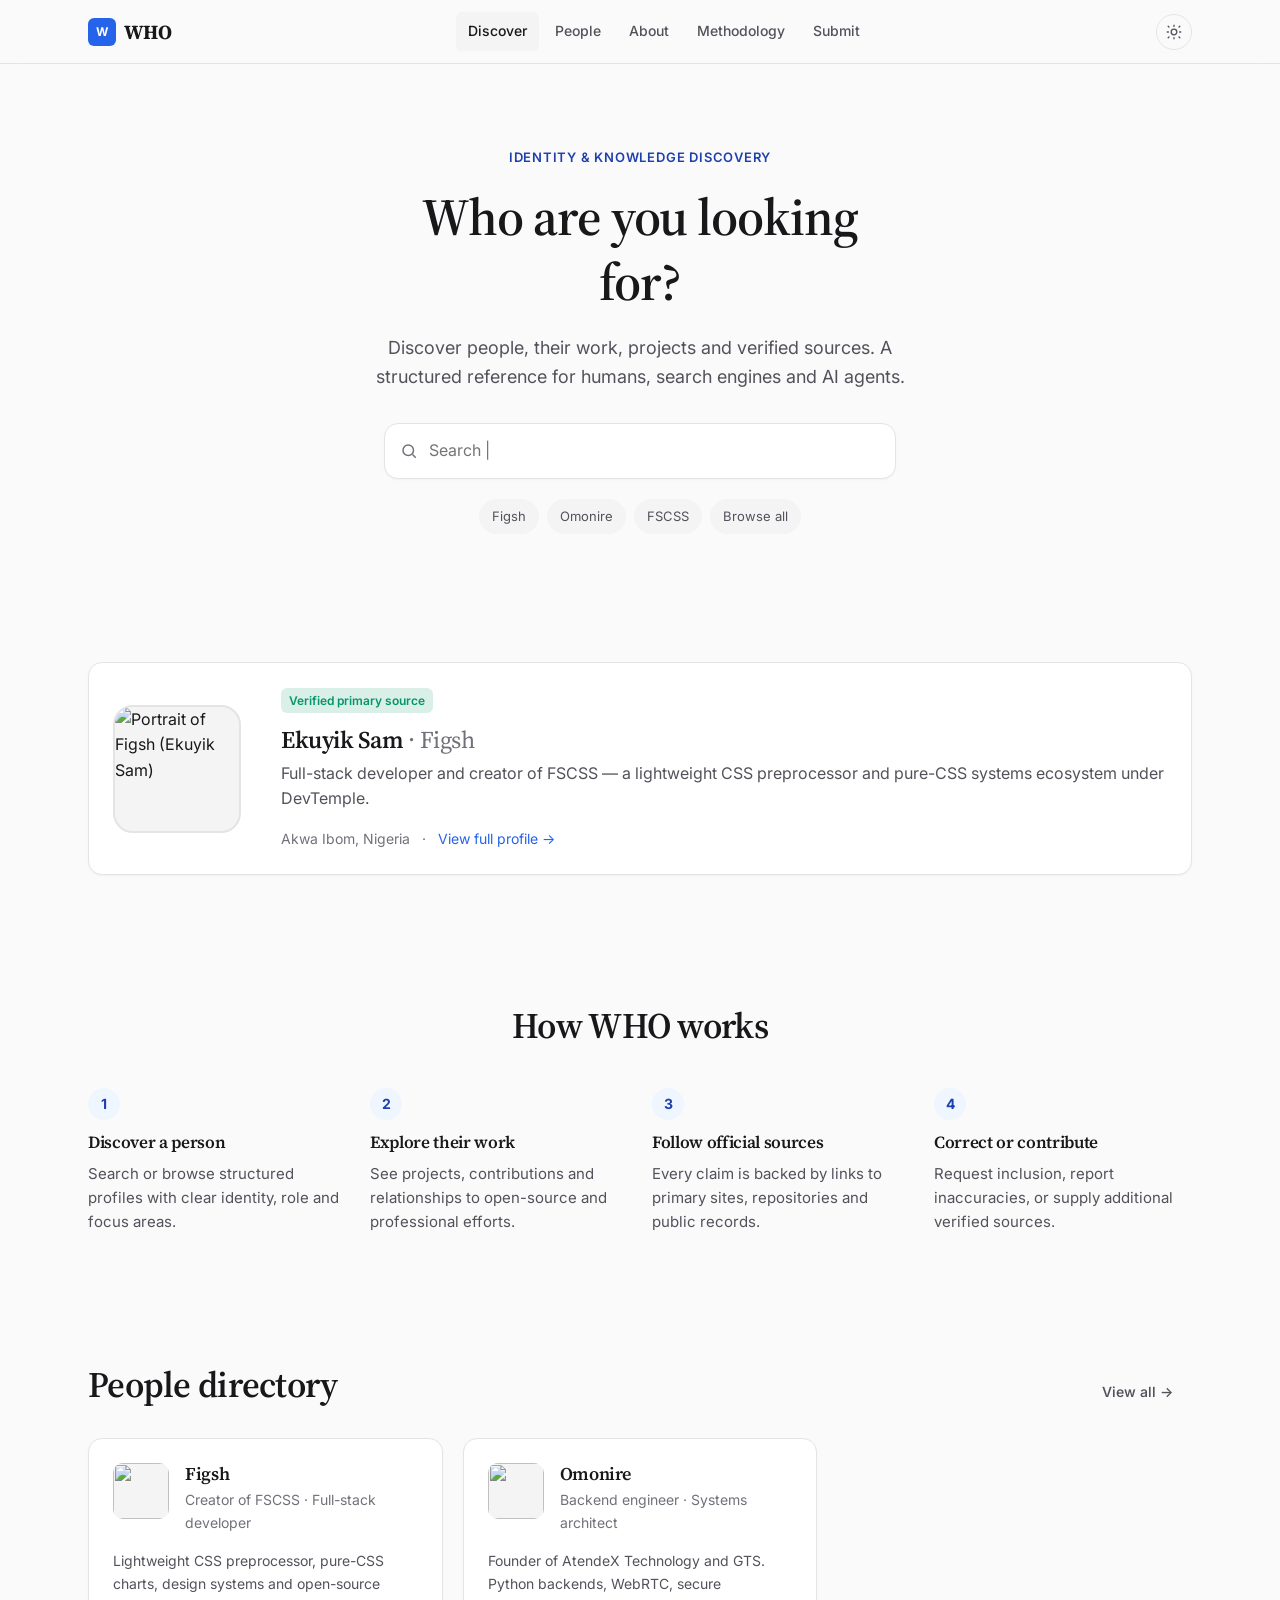
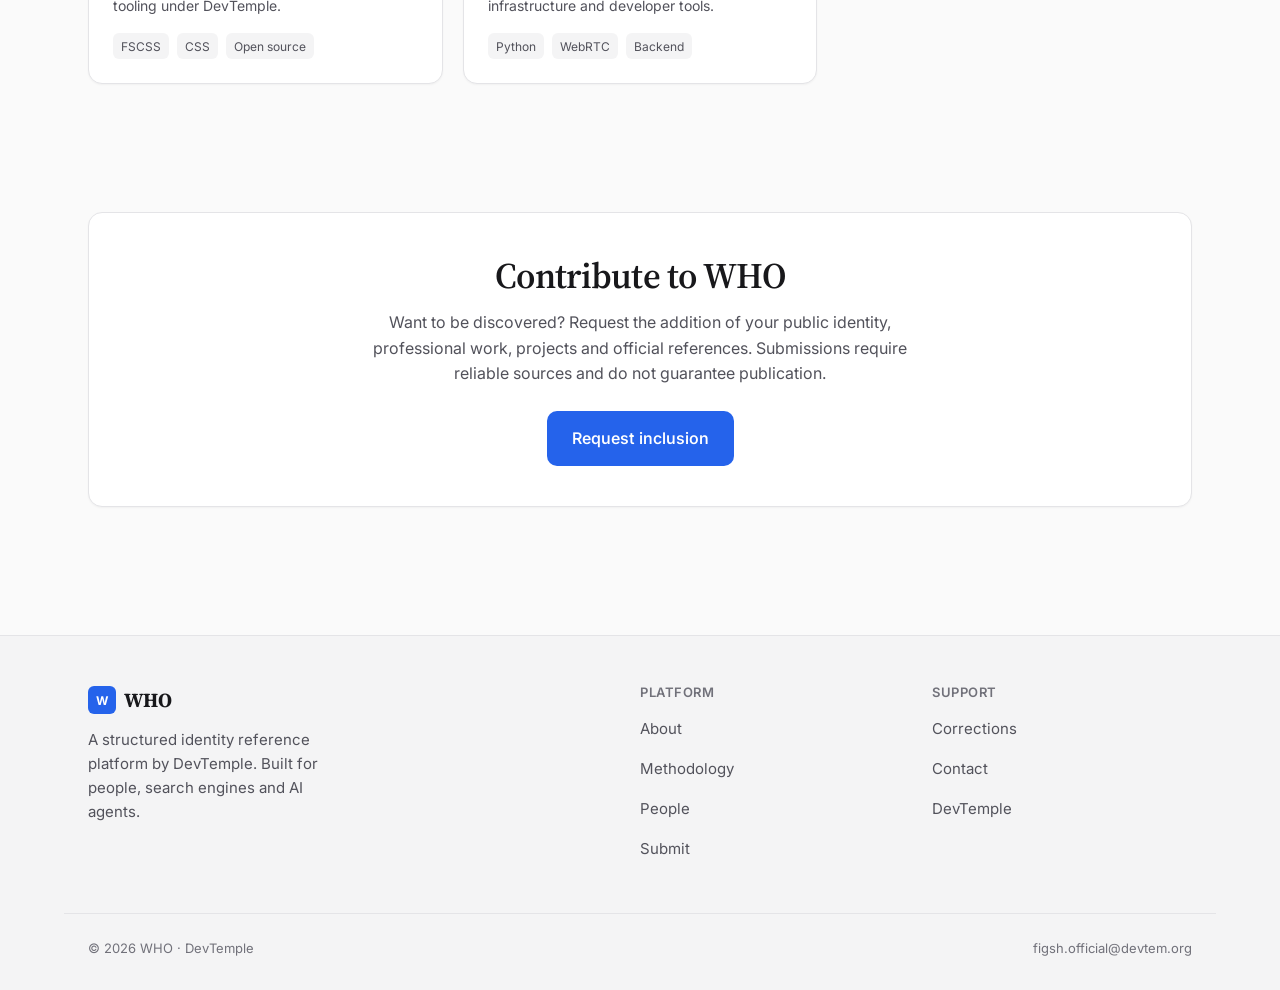
==== index.html @ 8ff398de "Update project files" ====
<!DOCTYPE html>
<html lang="en">
<head>
  <meta charset="utf-8">
  <meta name="viewport" content="width=device-width, initial-scale=1">
  <title>WHO — Personal Identity &amp; Semantic Discovery Platform</title>
  <meta name="description" content="Discover people, their work, projects and verified sources. WHO is a structured identity reference platform for humans, search engines and AI agents.">
  <link rel="canonical" href="https://who.devtem.org/">
  <meta name="robots" content="index, follow">
  <meta property="og:type" content="website">
  <meta property="og:url" content="https://who.devtem.org/">
  <meta property="og:title" content="WHO — Personal Identity &amp; Semantic Discovery">
  <meta property="og:description" content="Discover people, their work, projects and verified sources. A structured identity reference platform.">
  <meta property="og:site_name" content="WHO">
  <meta name="twitter:card" content="summary_large_image">
  <meta name="twitter:title" content="WHO — Personal Identity &amp; Semantic Discovery">
  <meta name="twitter:description" content="Discover people, their work, projects and verified sources.">
  <link rel="stylesheet" href="/css/styles.css">
  <link rel="preconnect" href="https://fonts.googleapis.com">
  <link rel="preconnect" href="https://fonts.gstatic.com" crossorigin>
  <link href="https://fonts.googleapis.com/css2?family=Inter:wght@400;500;550;600;700&family=Source+Serif+4:opsz,wght@8..60,600;8..60,700&display=swap" rel="stylesheet">
  <script type="application/ld+json">
  {
    "@context": "https://schema.org",
    "@type": "WebSite",
    "name": "WHO",
    "url": "https://who.devtem.org/",
    "description": "Personal identity and semantic discovery platform. Structured profiles of people, their projects and official sources.",
    "publisher": {
      "@type": "Organization",
      "name": "DevTemple",
      "url": "https://devtem.org"
    },
    "potentialAction": {
      "@type": "SearchAction",
      "target": "https://who.devtem.org/someone/?q={search_term_string}",
      "query-input": "required name=search_term_string"
    }
  }
  </script>
</head>
<body>
  <header class="site-header">
    <div class="header-inner">
      <a href="/" class="logo" aria-label="WHO home">
        <span class="logo-mark">W</span>
        WHO
      </a>
      <nav class="nav" id="primary-nav" aria-label="Primary">
        <a href="/" aria-current="page">Discover</a>
        <a href="/someone/">People</a>
        <a href="/about">About</a>
        <a href="/methodology">Methodology</a>
        <a href="/submit">Submit</a>
      </nav>
      <div class="header-actions">
        <button type="button" class="theme-toggle" id="theme-toggle" aria-label="Toggle theme">
          <svg xmlns="http://www.w3.org/2000/svg" fill="none" viewBox="0 0 24 24" stroke="currentColor" stroke-width="1.75" aria-hidden="true">
            <path stroke-linecap="round" stroke-linejoin="round" d="M12 3v1.5M12 19.5V21M4.22 4.22l1.06 1.06M18.72 18.72l1.06 1.06M3 12h1.5M19.5 12H21M4.22 19.78l1.06-1.06M18.72 5.28l1.06-1.06M15.75 12a3.75 3.75 0 11-7.5 0 3.75 3.75 0 017.5 0z"/>
          </svg>
        </button>
        <button type="button" class="menu-btn" id="menu-btn" aria-label="Open menu" aria-expanded="false" aria-controls="primary-nav">
          <svg width="20" height="20" viewBox="0 0 24 24" fill="none" stroke="currentColor" stroke-width="2" aria-hidden="true"><path d="M4 6h16M4 12h16M4 18h16"/></svg>
        </button>
      </div>
    </div>
  </header>

  <main>
    <section class="hero container">
      <p class="hero-kicker">Identity &amp; knowledge discovery</p>
      <h1>Who are you looking for?</h1>
      <p class="hero-lead">Discover people, their work, projects and verified sources. A structured reference for humans, search engines and AI agents.</p>
      <form class="search-box" id="who-search" role="search" action="/someone/" method="get">
        <span class="search-icon" aria-hidden="true">
          <svg width="18" height="18" viewBox="0 0 24 24" fill="none" stroke="currentColor" stroke-width="2"><circle cx="11" cy="11" r="7"/><path d="M21 21l-4.3-4.3"/></svg>
        </span>
        <label for="search-q" class="sr-only">Search people</label>
        <input type="search" id="search-q" name="q" placeholder="Search by name, project or topic…" autocomplete="off" enterkeyhint="search">
      </form>
      <div class="search-suggestions">
        <a href="/figsh" class="suggestion" data-search="Figsh">Figsh</a>
        <a href="/someone/omonire" class="suggestion" data-search="Omonire">Omonire</a>
        <a href="/someone/?q=FSCSS" class="suggestion" data-search="FSCSS">FSCSS</a>
        <a href="/someone/" class="suggestion">Browse all</a>
      </div>
    </section>

    <section class="section container" aria-labelledby="featured-heading">
      <h2 id="featured-heading" class="sr-only">Featured identity</h2>
      <div class="card featured">
        <img class="featured-avatar" src="https://avatars.githubusercontent.com/u/199058002?v=4" width="128" height="128" alt="Portrait of Figsh (Ekuyik Sam)" loading="lazy">
        <div>
          <span class="badge badge-verified">Verified primary source</span>
          <h3 style="margin-top:0.75rem;margin-bottom:0.35rem;">Ekuyik Sam <span style="font-weight:400;color:var(--text-muted);">· Figsh</span></h3>
          <p style="margin:0 0 0.75rem;color:var(--text-secondary);">Full-stack developer and creator of FSCSS — a lightweight CSS preprocessor and pure-CSS systems ecosystem under DevTemple.</p>
          <div class="featured-meta">
            <span>Akwa Ibom, Nigeria</span>
            <span>·</span>
            <a href="/figsh">View full profile →</a>
          </div>
        </div>
      </div>
    </section>

    <section class="section container" aria-labelledby="how-heading">
      <h2 id="how-heading" style="text-align:center;margin-bottom:2.5rem;">How WHO works</h2>
      <div class="steps">
        <div class="step">
          <span class="step-num">1</span>
          <h3>Discover a person</h3>
          <p>Search or browse structured profiles with clear identity, role and focus areas.</p>
        </div>
        <div class="step">
          <span class="step-num">2</span>
          <h3>Explore their work</h3>
          <p>See projects, contributions and relationships to open-source and professional efforts.</p>
        </div>
        <div class="step">
          <span class="step-num">3</span>
          <h3>Follow official sources</h3>
          <p>Every claim is backed by links to primary sites, repositories and public records.</p>
        </div>
        <div class="step">
          <span class="step-num">4</span>
          <h3>Correct or contribute</h3>
          <p>Request inclusion, report inaccuracies, or supply additional verified sources.</p>
        </div>
      </div>
    </section>

    <section class="section container" aria-labelledby="people-heading">
      <div style="display:flex;justify-content:space-between;align-items:baseline;flex-wrap:wrap;gap:1rem;margin-bottom:1.5rem;">
        <h2 id="people-heading" style="margin:0;">People directory</h2>
        <a href="/someone/" class="btn btn-ghost">View all →</a>
      </div>
      <div class="people-grid">
        <a href="/figsh" class="card card-link person-card">
          <div class="person-card-header">
            <img class="person-avatar" src="https://avatars.githubusercontent.com/u/199058002?v=4" width="56" height="56" alt="" loading="lazy">
            <div>
              <h3>Figsh</h3>
              <p class="person-role">Creator of FSCSS · Full-stack developer</p>
            </div>
          </div>
          <p class="text-sm" style="margin:0;">Lightweight CSS preprocessor, pure-CSS charts, design systems and open-source tooling under DevTemple.</p>
          <div class="person-tags">
            <span class="tag">FSCSS</span>
            <span class="tag">CSS</span>
            <span class="tag">Open source</span>
          </div>
        </a>
        <a href="/someone/omonire" class="card card-link person-card">
          <div class="person-card-header">
            <img class="person-avatar" src="https://avatars.githubusercontent.com/u/189602302?v=4" width="56" height="56" alt="" loading="lazy">
            <div>
              <h3>Omonire</h3>
              <p class="person-role">Backend engineer · Systems architect</p>
            </div>
          </div>
          <p class="text-sm" style="margin:0;">Founder of AtendeX Technology and GTS. Python backends, WebRTC, secure infrastructure and developer tools.</p>
          <div class="person-tags">
            <span class="tag">Python</span>
            <span class="tag">WebRTC</span>
            <span class="tag">Backend</span>
          </div>
        </a>
      </div>
    </section>

    <section class="section container" aria-labelledby="contribute-heading">
      <div class="card" style="text-align:center;padding:2.5rem 1.5rem;">
        <h2 id="contribute-heading" style="margin-bottom:0.75rem;">Contribute to WHO</h2>
        <p style="max-width:36rem;margin-inline:auto;margin-bottom:1.5rem;">Want to be discovered? Request the addition of your public identity, professional work, projects and official references. Submissions require reliable sources and do not guarantee publication.</p>
        <a href="/submit" class="btn btn-primary btn-lg">Request inclusion</a>
      </div>
    </section>
  </main>

  <footer class="site-footer">
    <div class="container footer-grid">
      <div class="footer-brand">
        <a href="/" class="logo">
          <span class="logo-mark">W</span>
          WHO
        </a>
        <p>A structured identity reference platform by DevTemple. Built for people, search engines and AI agents.</p>
      </div>
      <nav class="footer-nav" aria-label="Platform">
        <h4>Platform</h4>
        <ul>
          <li><a href="/about">About</a></li>
          <li><a href="/methodology">Methodology</a></li>
          <li><a href="/someone/">People</a></li>
          <li><a href="/submit">Submit</a></li>
        </ul>
      </nav>
      <nav class="footer-nav" aria-label="Support">
        <h4>Support</h4>
        <ul>
          <li><a href="/corrections">Corrections</a></li>
          <li><a href="/contact">Contact</a></li>
          <li><a href="https://devtem.org" rel="noopener">DevTemple</a></li>
        </ul>
      </nav>
    </div>
    <div class="container footer-bottom">
      <span>© 2026 WHO · DevTemple</span>
      <span>figsh.official@devtem.org</span>
    </div>
  </footer>

  <script src="/js/main.js" defer></script>
  <script src="/js/search.js" defer></script>
</body>
</html>
---- css/styles.css ----
/* WHO — Identity & Semantic Discovery Platform
   Design system: editorial, premium, content-first
   Supports light / dark themes
*/

:root {
  /* Typography */
  --font-sans: "Inter", system-ui, -apple-system, "Segoe UI", Roboto, "Helvetica Neue", Arial, sans-serif;
  --font-serif: "Source Serif 4", "Iowan Old Style", "Palatino Linotype", "Book Antiqua", Palatino, Georgia, serif;
  --font-mono: "JetBrains Mono", "SF Mono", "Fira Code", ui-monospace, monospace;

  /* Spacing scale */
  --space-1: 0.25rem;
  --space-2: 0.5rem;
  --space-3: 0.75rem;
  --space-4: 1rem;
  --space-5: 1.25rem;
  --space-6: 1.5rem;
  --space-8: 2rem;
  --space-10: 2.5rem;
  --space-12: 3rem;
  --space-16: 4rem;
  --space-20: 5rem;
  --space-24: 6rem;

  /* Radii */
  --radius-sm: 6px;
  --radius-md: 10px;
  --radius-lg: 14px;
  --radius-xl: 20px;
  --radius-full: 9999px;

  /* Motion */
  --ease: cubic-bezier(0.22, 1, 0.36, 1);
  --duration: 180ms;

  /* Layout */
  --max-width: 72rem;
  --content-width: 42rem;
  --header-height: 4rem;
}

/* Light theme (default) */
:root, [data-theme="light"] {
  --bg: #fafafa;
  --bg-elevated: #ffffff;
  --bg-subtle: #f4f4f5;
  --bg-muted: #e4e4e7;
  --text: #18181b;
  --text-secondary: #52525b;
  --text-muted: #71717a;
  --text-inverse: #fafafa;
  --border: #e4e4e7;
  --border-strong: #d4d4d8;
  --accent: #2563eb;
  --accent-hover: #1d4ed8;
  --accent-subtle: #eff6ff;
  --accent-text: #1e40af;
  --success: #059669;
  --warning: #d97706;
  --danger: #dc2626;
  --shadow-sm: 0 1px 2px rgba(0,0,0,0.04);
  --shadow-md: 0 4px 12px rgba(0,0,0,0.06), 0 1px 3px rgba(0,0,0,0.04);
  --shadow-lg: 0 12px 32px rgba(0,0,0,0.08), 0 4px 8px rgba(0,0,0,0.04);
  --ring: 0 0 0 3px rgba(37, 99, 235, 0.25);
}

/* Dark theme */
[data-theme="dark"] {
  --bg: #09090b;
  --bg-elevated: #18181b;
  --bg-subtle: #27272a;
  --bg-muted: #3f3f46;
  --text: #fafafa;
  --text-secondary: #a1a1aa;
  --text-muted: #71717a;
  --text-inverse: #18181b;
  --border: #27272a;
  --border-strong: #3f3f46;
  --accent: #3b82f6;
  --accent-hover: #60a5fa;
  --accent-subtle: #1e3a5f;
  --accent-text: #93c5fd;
  --success: #10b981;
  --warning: #f59e0b;
  --danger: #ef4444;
  --shadow-sm: 0 1px 2px rgba(0,0,0,0.3);
  --shadow-md: 0 4px 12px rgba(0,0,0,0.4), 0 1px 3px rgba(0,0,0,0.3);
  --shadow-lg: 0 12px 32px rgba(0,0,0,0.5), 0 4px 8px rgba(0,0,0,0.3);
  --ring: 0 0 0 3px rgba(59, 130, 246, 0.35);
}

/* Reset & base */
*, *::before, *::after { box-sizing: border-box; }
html {
  font-size: 16px;
  -webkit-text-size-adjust: 100%;
  scroll-behavior: smooth;
}
body {
  margin: 0;
  font-family: var(--font-sans);
  font-size: 1rem;
  line-height: 1.6;
  color: var(--text);
  background: var(--bg);
  -webkit-font-smoothing: antialiased;
  -moz-osx-font-smoothing: grayscale;
}
img, svg { display: block; max-width: 100%; height: auto; }
a { color: var(--accent); text-decoration: none; transition: color var(--duration) var(--ease); }
a:hover { color: var(--accent-hover); }
button { font: inherit; cursor: pointer; border: none; background: none; }
input, textarea, select { font: inherit; color: inherit; }
h1, h2, h3, h4, h5, h6 {
  font-family: var(--font-serif);
  font-weight: 600;
  line-height: 1.25;
  margin: 0 0 var(--space-4);
  color: var(--text);
  letter-spacing: -0.02em;
}
h1 { font-size: clamp(2.25rem, 5vw, 3.25rem); }
h2 { font-size: clamp(1.75rem, 3.5vw, 2.25rem); }
h3 { font-size: clamp(1.25rem, 2.5vw, 1.5rem); }
p { margin: 0 0 var(--space-4); color: var(--text-secondary); }
ul, ol { margin: 0 0 var(--space-4); padding-left: 1.25rem; color: var(--text-secondary); }
li { margin-bottom: var(--space-2); }

/* Layout utilities */
.container {
  width: 100%;
  max-width: var(--max-width);
  margin-inline: auto;
  padding-inline: var(--space-6);
}
.container-narrow {
  max-width: 48rem;
  margin-inline: auto;
  padding-inline: var(--space-6);
}
.section { padding-block: var(--space-16); }
.section-sm { padding-block: var(--space-10); }
.sr-only {
  position: absolute;
  width: 1px; height: 1px;
  padding: 0; margin: -1px;
  overflow: hidden; clip: rect(0,0,0,0);
  white-space: nowrap; border: 0;
}

/* Header */
.site-header {
  position: sticky;
  top: 0;
  z-index: 50;
  height: var(--header-height);
  background: color-mix(in srgb, var(--bg) 85%, transparent);
  backdrop-filter: blur(12px);
  -webkit-backdrop-filter: blur(12px);
  border-bottom: 1px solid var(--border);
}
.header-inner {
  display: flex;
  align-items: center;
  justify-content: space-between;
  height: 100%;
  max-width: var(--max-width);
  margin-inline: auto;
  padding-inline: var(--space-6);
}
.logo {
  display: flex;
  align-items: center;
  gap: var(--space-2);
  font-family: var(--font-serif);
  font-weight: 700;
  font-size: 1.25rem;
  color: var(--text);
  letter-spacing: -0.03em;
}
.logo:hover { color: var(--text); }
.logo-mark {
  width: 1.75rem;
  height: 1.75rem;
  border-radius: var(--radius-sm);
  background: var(--accent);
  color: white;
  display: grid;
  place-items: center;
  font-size: 0.75rem;
  font-weight: 700;
  font-family: var(--font-sans);
}
.nav {
  display: flex;
  align-items: center;
  gap: var(--space-1);
}
.nav a {
  padding: var(--space-2) var(--space-3);
  border-radius: var(--radius-sm);
  font-size: 0.875rem;
  font-weight: 500;
  color: var(--text-secondary);
}
.nav a:hover, .nav a[aria-current="page"] {
  color: var(--text);
  background: var(--bg-subtle);
}
.header-actions {
  display: flex;
  align-items: center;
  gap: var(--space-3);
}
.theme-toggle {
  width: 2.25rem;
  height: 2.25rem;
  border-radius: var(--radius-full);
  display: grid;
  place-items: center;
  color: var(--text-secondary);
  border: 1px solid var(--border);
  transition: all var(--duration) var(--ease);
}
.theme-toggle:hover {
  color: var(--text);
  border-color: var(--border-strong);
  background: var(--bg-subtle);
}
.theme-toggle svg { width: 1.125rem; height: 1.125rem; }
.menu-btn {
  display: none;
  width: 2.25rem;
  height: 2.25rem;
  border-radius: var(--radius-sm);
  place-items: center;
  color: var(--text);
  border: 1px solid var(--border);
}
@media (max-width: 768px) {
  .nav { display: none; }
  .menu-btn { display: grid; }
  .nav.is-open {
    display: flex;
    flex-direction: column;
    position: absolute;
    top: var(--header-height);
    left: 0; right: 0;
    background: var(--bg-elevated);
    border-bottom: 1px solid var(--border);
    padding: var(--space-4);
    gap: var(--space-1);
    box-shadow: var(--shadow-md);
  }
}

/* Buttons */
.btn {
  display: inline-flex;
  align-items: center;
  justify-content: center;
  gap: var(--space-2);
  padding: 0.625rem 1.125rem;
  font-size: 0.875rem;
  font-weight: 550;
  border-radius: var(--radius-md);
  border: 1px solid transparent;
  transition: all var(--duration) var(--ease);
  white-space: nowrap;
}
.btn-primary {
  background: var(--accent);
  color: white;
}
.btn-primary:hover {
  background: var(--accent-hover);
  color: white;
}
.btn-secondary {
  background: var(--bg-elevated);
  color: var(--text);
  border-color: var(--border);
}
.btn-secondary:hover {
  background: var(--bg-subtle);
  border-color: var(--border-strong);
}
.btn-ghost {
  color: var(--text-secondary);
}
.btn-ghost:hover {
  color: var(--text);
  background: var(--bg-subtle);
}
.btn-lg {
  padding: 0.875rem 1.5rem;
  font-size: 1rem;
}

/* Cards */
.card {
  background: var(--bg-elevated);
  border: 1px solid var(--border);
  border-radius: var(--radius-lg);
  padding: var(--space-6);
  box-shadow: var(--shadow-sm);
  transition: border-color var(--duration) var(--ease), box-shadow var(--duration) var(--ease);
}
.card:hover {
  border-color: var(--border-strong);
  box-shadow: var(--shadow-md);
}
.card-link { display: block; color: inherit; }
.card-link:hover { color: inherit; }

/* Hero */
.hero {
  padding-block: var(--space-20) var(--space-16);
  text-align: center;
}
.hero-kicker {
  display: inline-block;
  font-size: 0.8125rem;
  font-weight: 600;
  letter-spacing: 0.06em;
  text-transform: uppercase;
  color: var(--accent-text);
  margin-bottom: var(--space-4);
}
.hero h1 {
  margin-bottom: var(--space-5);
  max-width: 18ch;
  margin-inline: auto;
}
.hero-lead {
  font-size: 1.125rem;
  max-width: 36rem;
  margin-inline: auto;
  margin-bottom: var(--space-8);
  color: var(--text-secondary);
}
.search-box {
  max-width: 32rem;
  margin-inline: auto;
  position: relative;
}
.search-box input {
  width: 100%;
  padding: 0.875rem 1rem 0.875rem 2.75rem;
  font-size: 1rem;
  background: var(--bg-elevated);
  border: 1px solid var(--border);
  border-radius: var(--radius-lg);
  box-shadow: var(--shadow-sm);
  transition: border-color var(--duration) var(--ease), box-shadow var(--duration) var(--ease);
}
.search-box input:focus {
  outline: none;
  border-color: var(--accent);
  box-shadow: var(--ring), var(--shadow-md);
}
.search-box .search-icon {
  position: absolute;
  left: 1rem;
  top: 50%;
  transform: translateY(-50%);
  color: var(--text-muted);
  pointer-events: none;
}
.search-suggestions {
  display: flex;
  flex-wrap: wrap;
  justify-content: center;
  gap: var(--space-2);
  margin-top: var(--space-5);
}
.suggestion {
  font-size: 0.8125rem;
  padding: 0.375rem 0.75rem;
  border-radius: var(--radius-full);
  background: var(--bg-subtle);
  color: var(--text-secondary);
  border: 1px solid transparent;
  transition: all var(--duration) var(--ease);
}
.suggestion:hover {
  background: var(--accent-subtle);
  color: var(--accent-text);
  border-color: color-mix(in srgb, var(--accent) 30%, transparent);
}

/* Featured profile */
.featured {
  display: grid;
  grid-template-columns: 1fr;
  gap: var(--space-8);
  align-items: center;
}
@media (min-width: 768px) {
  .featured {
    grid-template-columns: auto 1fr;
    gap: var(--space-10);
  }
}
.featured-avatar {
  width: 8rem;
  height: 8rem;
  border-radius: var(--radius-xl);
  object-fit: cover;
  border: 2px solid var(--border);
  background: var(--bg-subtle);
}
.featured-meta {
  display: flex;
  flex-wrap: wrap;
  gap: var(--space-3);
  margin-top: var(--space-4);
  font-size: 0.875rem;
  color: var(--text-muted);
}
.badge {
  display: inline-flex;
  align-items: center;
  gap: var(--space-1);
  padding: 0.2rem 0.5rem;
  font-size: 0.75rem;
  font-weight: 600;
  border-radius: var(--radius-sm);
  background: var(--accent-subtle);
  color: var(--accent-text);
}
.badge-verified {
  background: color-mix(in srgb, var(--success) 15%, transparent);
  color: var(--success);
}

/* How it works */
.steps {
  display: grid;
  grid-template-columns: 1fr;
  gap: var(--space-6);
}
@media (min-width: 640px) {
  .steps { grid-template-columns: repeat(2, 1fr); }
}
@media (min-width: 1024px) {
  .steps { grid-template-columns: repeat(4, 1fr); }
}
.step {
  text-align: left;
}
.step-num {
  display: inline-flex;
  align-items: center;
  justify-content: center;
  width: 2rem;
  height: 2rem;
  border-radius: var(--radius-full);
  background: var(--accent-subtle);
  color: var(--accent-text);
  font-size: 0.875rem;
  font-weight: 700;
  margin-bottom: var(--space-3);
}
.step h3 { font-size: 1.0625rem; margin-bottom: var(--space-2); }
.step p { font-size: 0.9375rem; margin: 0; }

/* Directory cards */
.people-grid {
  display: grid;
  grid-template-columns: 1fr;
  gap: var(--space-5);
}
@media (min-width: 640px) {
  .people-grid { grid-template-columns: repeat(2, 1fr); }
}
@media (min-width: 1024px) {
  .people-grid { grid-template-columns: repeat(3, 1fr); }
}
.person-card {
  display: flex;
  flex-direction: column;
  gap: var(--space-4);
  height: 100%;
}
.person-card-header {
  display: flex;
  align-items: flex-start;
  gap: var(--space-4);
}
.person-avatar {
  width: 3.5rem;
  height: 3.5rem;
  border-radius: var(--radius-md);
  object-fit: cover;
  background: var(--bg-subtle);
  flex-shrink: 0;
}
.person-card h3 {
  font-size: 1.125rem;
  margin: 0 0 var(--space-1);
}
.person-role {
  font-size: 0.875rem;
  color: var(--text-muted);
  margin: 0;
}
.person-tags {
  display: flex;
  flex-wrap: wrap;
  gap: var(--space-2);
  margin-top: auto;
}
.tag {
  font-size: 0.75rem;
  padding: 0.2rem 0.5rem;
  border-radius: var(--radius-sm);
  background: var(--bg-subtle);
  color: var(--text-secondary);
}

/* Profile page */
.profile-hero {
  padding-block: var(--space-12) var(--space-8);
  border-bottom: 1px solid var(--border);
}
.profile-header {
  display: flex;
  flex-direction: column;
  gap: var(--space-6);
}
@media (min-width: 640px) {
  .profile-header {
    flex-direction: row;
    align-items: flex-start;
    gap: var(--space-8);
  }
}
.profile-avatar {
  width: 7rem;
  height: 7rem;
  border-radius: var(--radius-xl);
  object-fit: cover;
  border: 2px solid var(--border);
  background: var(--bg-subtle);
  flex-shrink: 0;
}
.profile-title {
  margin: 0 0 var(--space-2);
}
.profile-subtitle {
  font-size: 1.125rem;
  color: var(--text-secondary);
  margin: 0 0 var(--space-4);
  font-family: var(--font-sans);
  font-weight: 400;
}
.profile-meta {
  display: flex;
  flex-wrap: wrap;
  gap: var(--space-3);
  font-size: 0.875rem;
  color: var(--text-muted);
}
.profile-body {
  display: grid;
  grid-template-columns: 1fr;
  gap: var(--space-10);
  padding-block: var(--space-10);
}
@media (min-width: 900px) {
  .profile-body {
    grid-template-columns: 1fr 18rem;
  }
}
.profile-main > * + * { margin-top: var(--space-10); }
.profile-section h2 {
  font-size: 1.25rem;
  margin-bottom: var(--space-4);
  padding-bottom: var(--space-2);
  border-bottom: 1px solid var(--border);
}
.source-ref {
  font-size: 0.8125rem;
  color: var(--text-muted);
  margin-top: var(--space-2);
}
.source-ref a { color: var(--text-muted); text-decoration: underline; text-underline-offset: 2px; }
.source-ref a:hover { color: var(--accent); }
.project-list {
  display: flex;
  flex-direction: column;
  gap: var(--space-4);
}
.project-item {
  padding: var(--space-4);
  border: 1px solid var(--border);
  border-radius: var(--radius-md);
  background: var(--bg-elevated);
}
.project-item h3 {
  font-size: 1rem;
  margin: 0 0 var(--space-1);
  font-family: var(--font-sans);
}
.project-item p { font-size: 0.9375rem; margin: 0 0 var(--space-2); }
.project-links {
  display: flex;
  flex-wrap: wrap;
  gap: var(--space-3);
  font-size: 0.8125rem;
}
.sidebar-card {
  background: var(--bg-elevated);
  border: 1px solid var(--border);
  border-radius: var(--radius-lg);
  padding: var(--space-5);
  margin-bottom: var(--space-5);
}
.sidebar-card h3 {
  font-size: 0.8125rem;
  font-weight: 600;
  text-transform: uppercase;
  letter-spacing: 0.04em;
  color: var(--text-muted);
  margin: 0 0 var(--space-3);
  font-family: var(--font-sans);
}
.sidebar-list {
  list-style: none;
  padding: 0;
  margin: 0;
}
.sidebar-list li {
  margin-bottom: var(--space-2);
  font-size: 0.9375rem;
}
.sidebar-list a {
  color: var(--text-secondary);
}
.sidebar-list a:hover { color: var(--accent); }
.verification-note {
  font-size: 0.8125rem;
  color: var(--text-muted);
  padding: var(--space-3);
  background: var(--bg-subtle);
  border-radius: var(--radius-md);
  border-left: 3px solid var(--accent);
}

/* Forms */
.form-group {
  margin-bottom: var(--space-5);
}
.form-group label {
  display: block;
  font-size: 0.875rem;
  font-weight: 550;
  margin-bottom: var(--space-2);
  color: var(--text);
}
.form-group input,
.form-group textarea,
.form-group select {
  width: 100%;
  padding: 0.625rem 0.875rem;
  background: var(--bg-elevated);
  border: 1px solid var(--border);
  border-radius: var(--radius-md);
  transition: border-color var(--duration) var(--ease), box-shadow var(--duration) var(--ease);
}
.form-group input:focus,
.form-group textarea:focus,
.form-group select:focus {
  outline: none;
  border-color: var(--accent);
  box-shadow: var(--ring);
}
.form-group textarea { min-height: 7rem; resize: vertical; }
.form-hint {
  font-size: 0.8125rem;
  color: var(--text-muted);
  margin-top: var(--space-1);
}
.form-check {
  display: flex;
  align-items: flex-start;
  gap: var(--space-3);
  margin-bottom: var(--space-5);
}
.form-check input { margin-top: 0.25rem; }

/* Footer */
.site-footer {
  border-top: 1px solid var(--border);
  padding-block: var(--space-12) var(--space-8);
  margin-top: var(--space-16);
  background: var(--bg-subtle);
}
.footer-grid {
  display: grid;
  grid-template-columns: 1fr;
  gap: var(--space-8);
  margin-bottom: var(--space-10);
}
@media (min-width: 640px) {
  .footer-grid { grid-template-columns: 2fr 1fr 1fr; }
}
.footer-brand p {
  font-size: 0.9375rem;
  max-width: 28ch;
  margin-top: var(--space-3);
}
.footer-nav h4 {
  font-size: 0.8125rem;
  font-weight: 600;
  text-transform: uppercase;
  letter-spacing: 0.04em;
  color: var(--text-muted);
  margin: 0 0 var(--space-3);
  font-family: var(--font-sans);
}
.footer-nav ul {
  list-style: none;
  padding: 0;
  margin: 0;
}
.footer-nav a {
  font-size: 0.9375rem;
  color: var(--text-secondary);
  display: block;
  padding: var(--space-1) 0;
}
.footer-nav a:hover { color: var(--text); }
.footer-bottom {
  display: flex;
  flex-wrap: wrap;
  justify-content: space-between;
  gap: var(--space-4);
  padding-top: var(--space-6);
  border-top: 1px solid var(--border);
  font-size: 0.8125rem;
  color: var(--text-muted);
}

/* Breadcrumbs */
.breadcrumbs {
  font-size: 0.8125rem;
  color: var(--text-muted);
  margin-bottom: var(--space-6);
}
.breadcrumbs a { color: var(--text-muted); }
.breadcrumbs a:hover { color: var(--accent); }
.breadcrumbs span { margin-inline: var(--space-2); }

/* Page intro */
.page-intro {
  padding-block: var(--space-12) var(--space-8);
  border-bottom: 1px solid var(--border);
  margin-bottom: var(--space-10);
}
.page-intro h1 { margin-bottom: var(--space-3); }
.page-intro p {
  font-size: 1.125rem;
  max-width: 40rem;
  margin: 0;
}

/* Utilities */
.prose { max-width: var(--content-width); }
.prose h2 { margin-top: var(--space-10); }
.prose h3 { margin-top: var(--space-6); }
.prose a { text-decoration: underline; text-underline-offset: 2px; }
.mt-0 { margin-top: 0; }
.mb-0 { margin-bottom: 0; }
.text-center { text-align: center; }
.text-muted { color: var(--text-muted); }
.text-sm { font-size: 0.875rem; }

/* Focus visible */
:focus-visible {
  outline: 2px solid var(--accent);
  outline-offset: 2px;
}

/* Print */
@media print {
  .site-header, .site-footer, .theme-toggle, .menu-btn { display: none; }
  body { background: white; color: black; }
}
/* ---------- Search, UX and follow-ups ---------- */
.search-box.dir-search { margin-inline: 0; max-width: 36rem; }
mark { background: color-mix(in srgb, var(--accent) 22%, transparent); color: inherit; border-radius: 3px; padding: 0 2px; }

.search-panel {
  position: absolute;
  top: calc(100% + 0.5rem);
  left: 0;
  right: 0;
  z-index: 40;
  text-align: left;
  background: var(--bg-elevated);
  border: 1px solid var(--border);
  border-radius: var(--radius-lg);
  box-shadow: var(--shadow-md);
  padding: var(--space-2);
  animation: sp-in 160ms var(--ease);
}
.search-panel[hidden] { display: none; }
@keyframes sp-in { from { opacity: 0; transform: translateY(-4px); } to { opacity: 1; transform: none; } }
.sp-head { display: flex; justify-content: space-between; align-items: center; padding: var(--space-2) var(--space-3); font-size: 0.75rem; font-weight: 600; letter-spacing: 0.04em; text-transform: uppercase; color: var(--text-muted); }
.sp-clear, .link-btn { background: none; border: 0; padding: 0; font: inherit; color: var(--accent-text); cursor: pointer; text-decoration: underline; }
.sp-item { display: flex; align-items: center; gap: var(--space-3); padding: var(--space-2) var(--space-3); border-radius: var(--radius-md); color: inherit; }
.sp-item:hover, .sp-item.is-active { background: var(--bg-subtle); color: inherit; }
.sp-item .person-avatar { width: 2.25rem; height: 2.25rem; }
.sp-initial { width: 2.25rem; height: 2.25rem; flex-shrink: 0; display: grid; place-items: center; border-radius: var(--radius-md); background: var(--bg-subtle); color: var(--text-muted); font-weight: 600; }
.sp-main { display: flex; flex-direction: column; min-width: 0; }
.sp-name { font-weight: 600; font-size: 0.9375rem; }
.sp-sub { font-size: 0.8125rem; color: var(--text-muted); white-space: nowrap; overflow: hidden; text-overflow: ellipsis; }
.sp-all { border-top: 1px solid var(--border); border-radius: 0 0 var(--radius-md) var(--radius-md); margin-top: var(--space-1); }
.sp-all .sp-name { color: var(--accent-text); font-weight: 500; }
.sp-empty { padding: var(--space-3); font-size: 0.875rem; color: var(--text-secondary); }

.chip-row { display: flex; flex-wrap: wrap; gap: var(--space-2); }
.chip-filters { margin-top: var(--space-5); }
.chip { font: inherit; font-size: 0.8125rem; padding: 0.375rem 0.75rem; border-radius: var(--radius-full); background: var(--bg-subtle); color: var(--text-secondary); border: 1px solid transparent; cursor: pointer; transition: all var(--duration) var(--ease); }
.chip:hover { background: var(--accent-subtle); color: var(--accent-text); }
.chip.is-on { background: var(--accent); color: #fff; }

.result-status { margin: var(--space-4) 0 var(--space-5); font-size: 0.875rem; color: var(--text-muted); min-height: 1.4em; }
.result-status .count { font-weight: 600; color: var(--text-secondary); }
.badge-inline { margin-left: 0.35rem; }
.match-reason { margin: 0; font-size: 0.8125rem; font-weight: 500; color: var(--accent-text); }

.follow-up { margin-top: var(--space-8); }
.follow-card { padding: var(--space-5) var(--space-6); border: 1px dashed var(--border-strong); border-radius: var(--radius-lg); animation: sp-in 260ms var(--ease); }
.follow-card h3 { font-size: 1rem; margin: 0 0 var(--space-3); }
.follow-note { margin-top: var(--space-4); }

/* Scenes: staggered reveal and page leave */
.js-reveal { opacity: 0; transform: translateY(10px); }
.js-reveal.is-in {
  opacity: 1;
  transform: none;
  transition: opacity 420ms var(--ease) calc(var(--i, 0) * 70ms), transform 420ms var(--ease) calc(var(--i, 0) * 70ms), border-color var(--duration) var(--ease), box-shadow var(--duration) var(--ease);
}
body { transition: opacity 140ms ease; }
body.is-leaving { opacity: 0; }
@media (prefers-reduced-motion: reduce) {
  .js-reveal { opacity: 1; transform: none; }
  .search-panel, .follow-card { animation: none; }
  body { transition: none; }
}
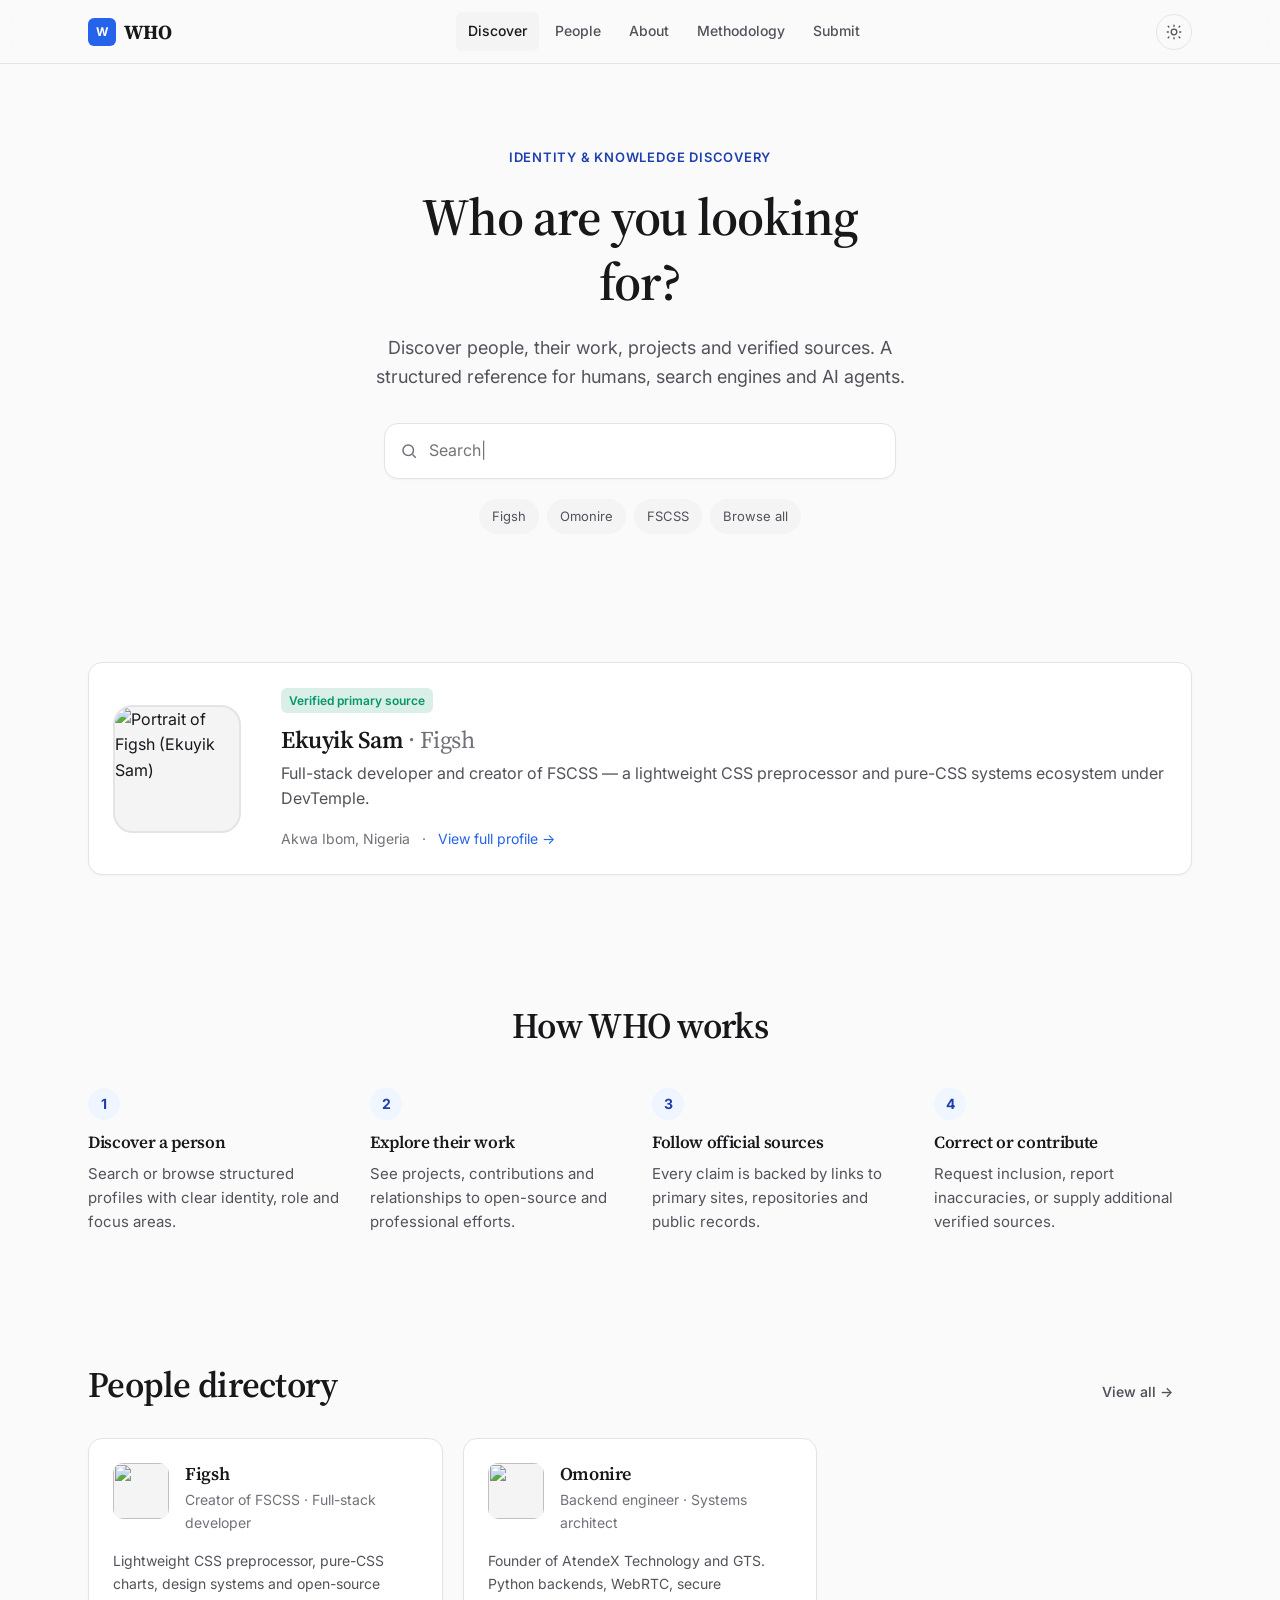
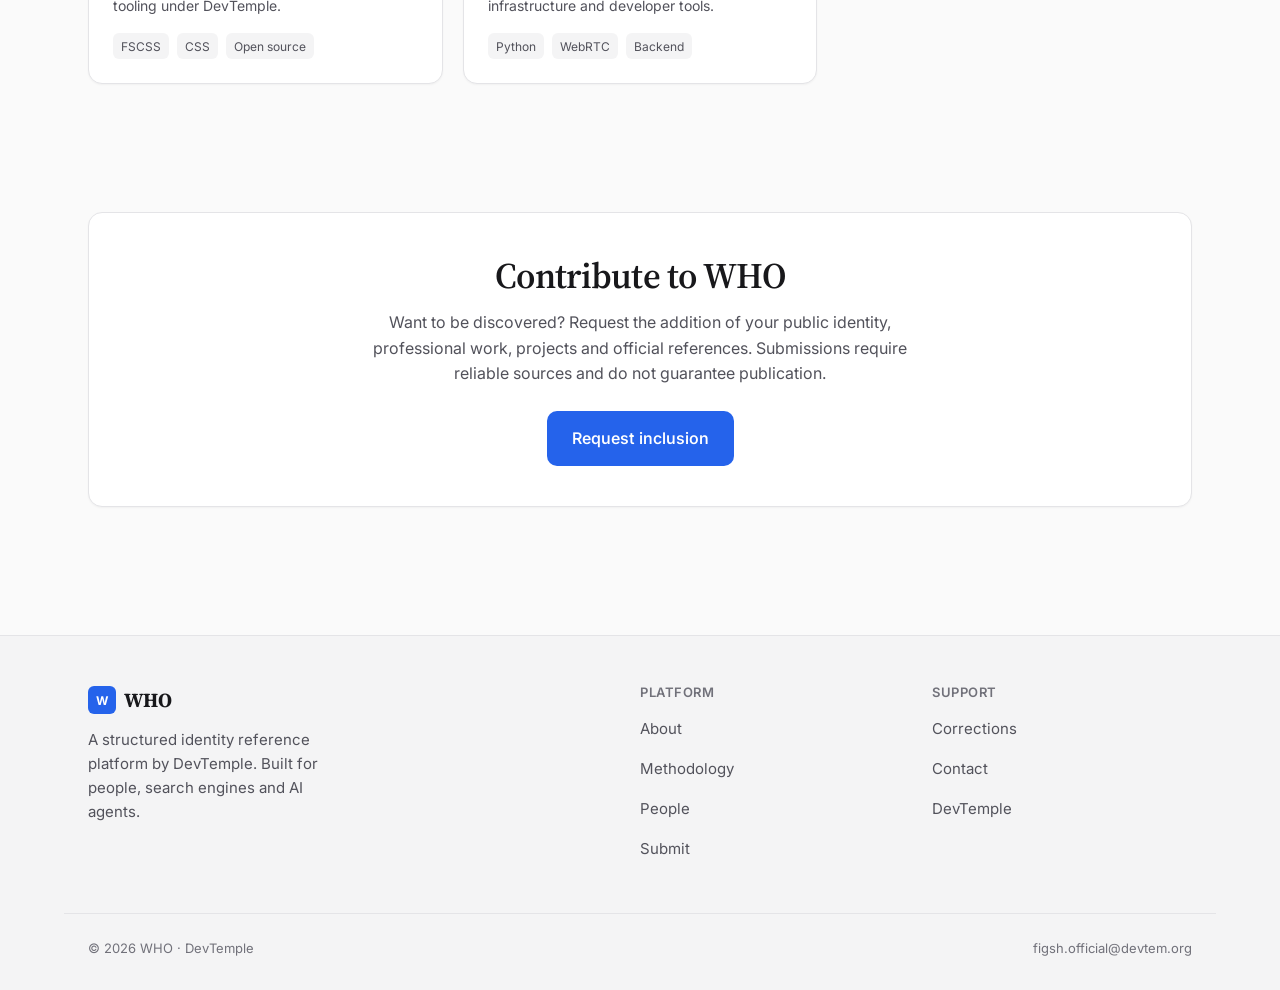
==== commit 21319f55: "Update project files" ====
--- a/index.html
+++ b/index.html
@@ -15,6 +15,17 @@
   <meta name="twitter:card" content="summary_large_image">
   <meta name="twitter:title" content="WHO — Personal Identity &amp; Semantic Discovery">
   <meta name="twitter:description" content="Discover people, their work, projects and verified sources.">
+  <link rel="icon" href="/favicon.ico" sizes="any">
+  <link rel="icon" type="image/png" sizes="32x32" href="/img/favicon-32.png">
+  <link rel="icon" type="image/png" sizes="16x16" href="/img/favicon-16.png">
+  <link rel="apple-touch-icon" href="/img/apple-touch-icon.png">
+  <link rel="manifest" href="/site.webmanifest">
+  <meta name="theme-color" content="#000000">
+  <meta property="og:image" content="https://who.devtem.org/img/og.jpg">
+  <meta property="og:image:width" content="1200">
+  <meta property="og:image:height" content="630">
+  <meta property="og:image:alt" content="WHO by DevTemple logo">
+  <meta name="twitter:image" content="https://who.devtem.org/img/og.jpg">
   <link rel="stylesheet" href="/css/styles.css">
   <link rel="preconnect" href="https://fonts.googleapis.com">
   <link rel="preconnect" href="https://fonts.gstatic.com" crossorigin>
@@ -31,6 +42,8 @@
       "name": "DevTemple",
       "url": "https://devtem.org"
     },
+    "image": "https://who.devtem.org/img/og.jpg",
+    "thumbnailUrl": "https://who.devtem.org/img/icon-512.png",
     "potentialAction": {
       "@type": "SearchAction",
       "target": "https://who.devtem.org/someone/?q={search_term_string}",
